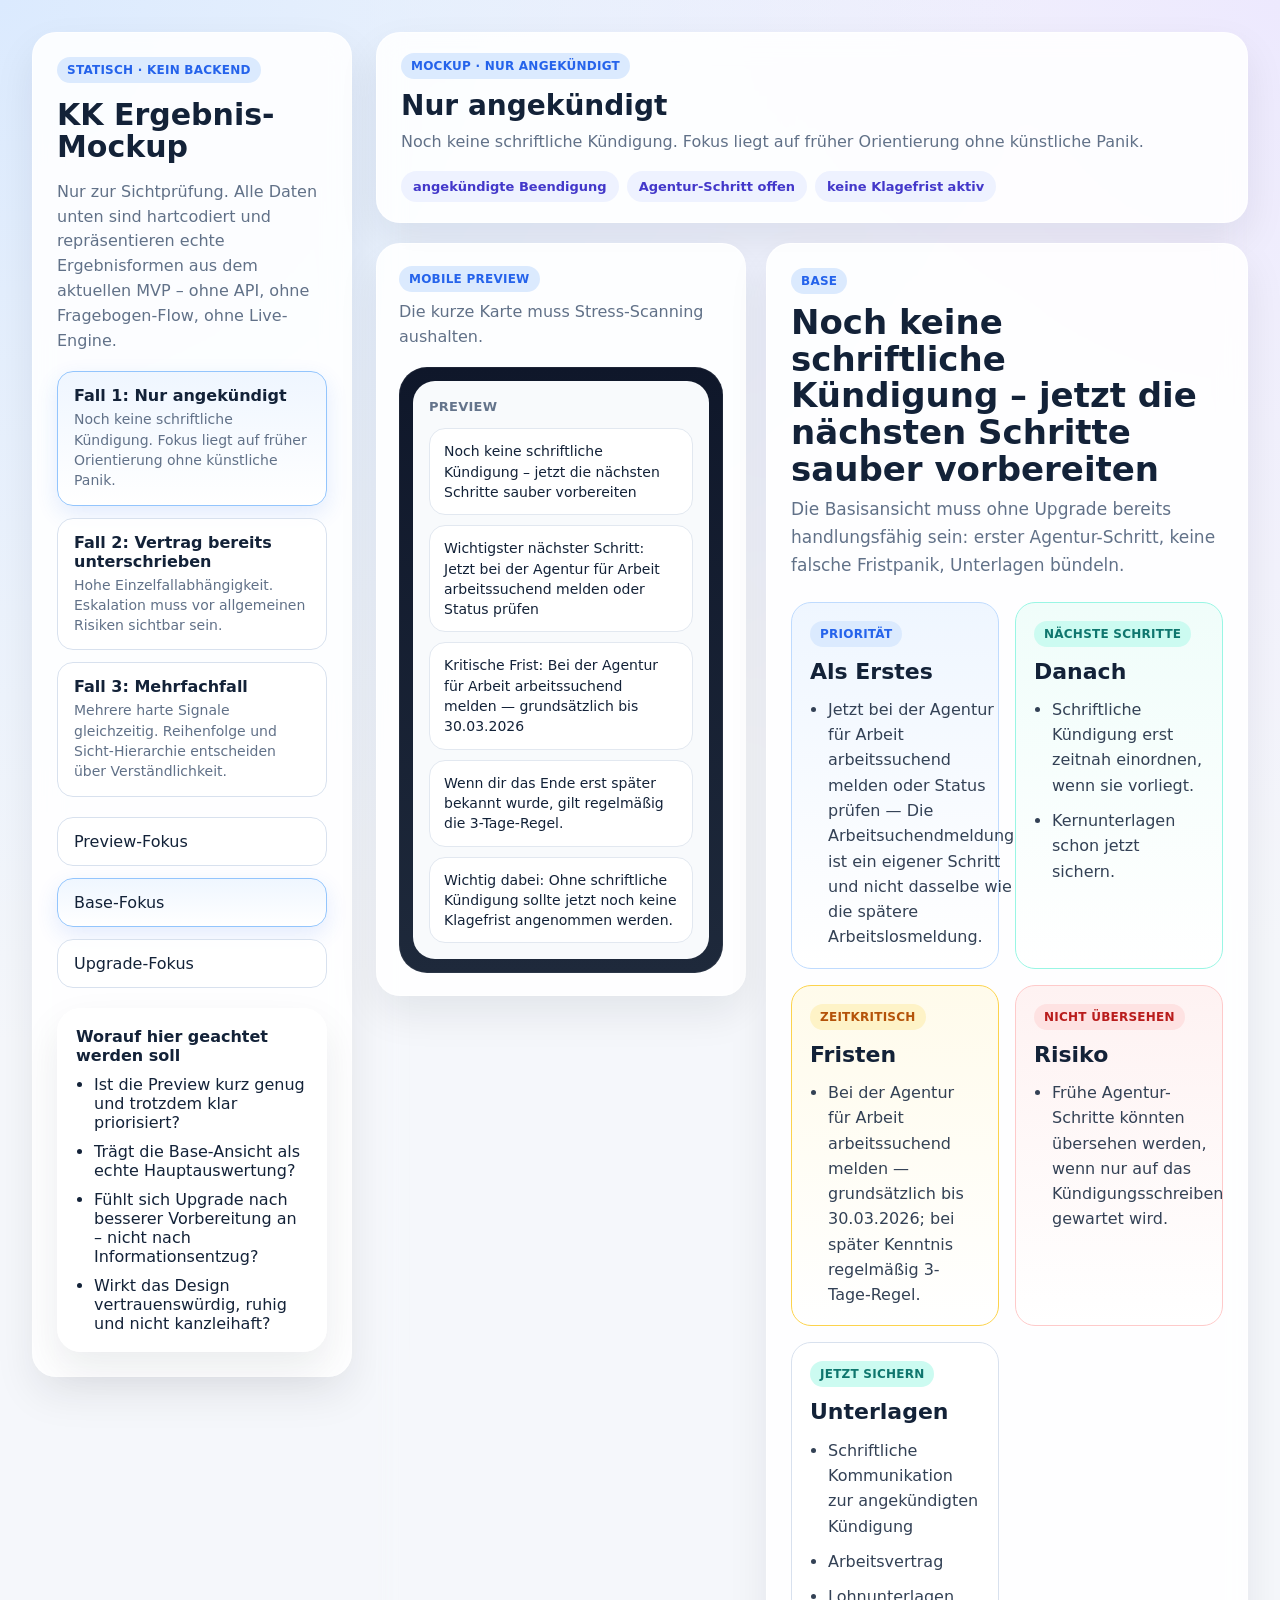
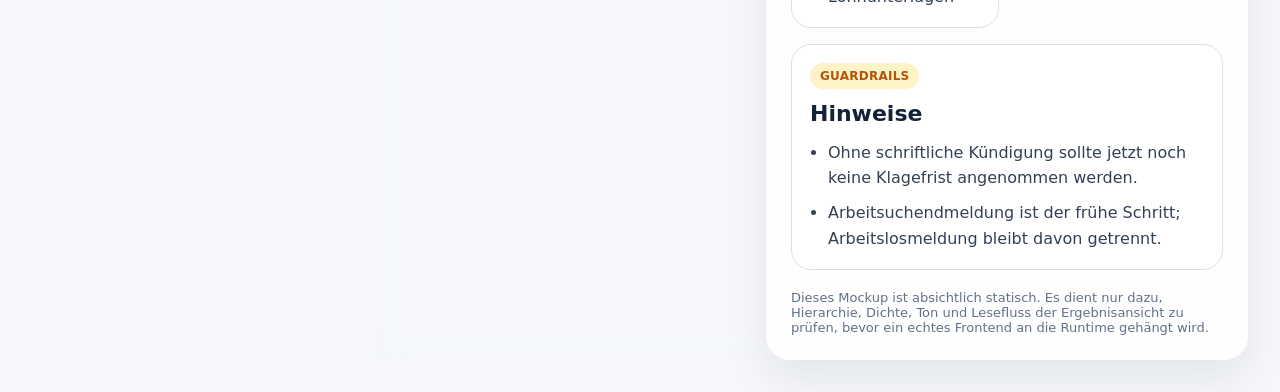
==== projects/kuendigungs-kompass-mvp/mockup/static-result-mockup.html @ e910447c "Finish KK agency-label slice and add static mockup" ====
<!doctype html>
<html lang="de">
<head>
  <meta charset="utf-8">
  <meta name="viewport" content="width=device-width, initial-scale=1">
  <title>Kündigungs-Kompass – statisches Ergebnis-Mockup</title>
  <style>
    :root {
      --bg: #f5f7fb;
      --panel: rgba(255,255,255,0.88);
      --panel-strong: #ffffff;
      --text: #132238;
      --muted: #617188;
      --line: #d8e1ee;
      --blue: #2563eb;
      --blue-soft: #dbeafe;
      --amber: #b45309;
      --amber-soft: #fef3c7;
      --red: #b91c1c;
      --red-soft: #fee2e2;
      --green: #0f766e;
      --green-soft: #ccfbf1;
      --shadow: 0 18px 40px rgba(15, 23, 42, 0.08);
      --radius: 20px;
    }

    * { box-sizing: border-box; }
    body {
      margin: 0;
      font-family: Inter, ui-sans-serif, system-ui, -apple-system, BlinkMacSystemFont, "Segoe UI", sans-serif;
      background:
        radial-gradient(circle at top left, #dbeafe 0, rgba(219,234,254,0.55) 18%, transparent 44%),
        radial-gradient(circle at top right, #ede9fe 0, rgba(237,233,254,0.55) 16%, transparent 40%),
        var(--bg);
      color: var(--text);
    }

    .app {
      max-width: 1440px;
      margin: 0 auto;
      padding: 32px;
      display: grid;
      grid-template-columns: 320px minmax(0, 1fr);
      gap: 24px;
    }

    .sidebar,
    .stage,
    .panel,
    .preview-card,
    .result-card,
    .section-card {
      backdrop-filter: blur(14px);
      -webkit-backdrop-filter: blur(14px);
    }

    .sidebar {
      background: var(--panel);
      border: 1px solid rgba(255,255,255,0.65);
      border-radius: 24px;
      padding: 24px;
      box-shadow: var(--shadow);
      position: sticky;
      top: 20px;
      align-self: start;
    }

    .eyebrow {
      display: inline-flex;
      align-items: center;
      gap: 8px;
      padding: 6px 10px;
      border-radius: 999px;
      background: var(--blue-soft);
      color: var(--blue);
      font-size: 12px;
      font-weight: 700;
      letter-spacing: .02em;
      text-transform: uppercase;
    }

    h1 {
      margin: 16px 0 10px;
      font-size: 30px;
      line-height: 1.08;
    }

    .sidebar p,
    .muted {
      color: var(--muted);
      line-height: 1.55;
    }

    .stack {
      display: grid;
      gap: 12px;
      margin-top: 18px;
    }

    .case-button,
    .tier-button {
      width: 100%;
      border: 1px solid var(--line);
      background: rgba(255,255,255,0.75);
      color: var(--text);
      text-align: left;
      border-radius: 16px;
      padding: 14px 16px;
      cursor: pointer;
      transition: 160ms ease;
      font: inherit;
    }

    .case-button:hover,
    .tier-button:hover { transform: translateY(-1px); border-color: #bfd0eb; }

    .case-button.active,
    .tier-button.active {
      background: linear-gradient(180deg, #eff6ff 0%, #ffffff 100%);
      border-color: #93c5fd;
      box-shadow: 0 8px 22px rgba(37, 99, 235, 0.12);
    }

    .case-title {
      font-weight: 700;
      margin-bottom: 4px;
    }

    .case-meta {
      color: var(--muted);
      font-size: 14px;
      line-height: 1.45;
    }

    .stage {
      display: grid;
      gap: 20px;
    }

    .topbar {
      background: var(--panel);
      border: 1px solid rgba(255,255,255,0.65);
      border-radius: 24px;
      padding: 20px 24px;
      box-shadow: var(--shadow);
      display: flex;
      flex-wrap: wrap;
      justify-content: space-between;
      gap: 16px;
      align-items: center;
    }

    .chips {
      display: flex;
      flex-wrap: wrap;
      gap: 8px;
    }

    .chip {
      padding: 8px 12px;
      border-radius: 999px;
      background: #eef2ff;
      color: #4338ca;
      font-size: 13px;
      font-weight: 600;
    }

    .layout {
      display: grid;
      grid-template-columns: 370px minmax(0, 1fr);
      gap: 20px;
      align-items: start;
    }

    .preview-card,
    .result-card,
    .panel {
      background: var(--panel);
      border: 1px solid rgba(255,255,255,0.65);
      border-radius: 24px;
      box-shadow: var(--shadow);
    }

    .preview-card {
      padding: 22px;
      position: sticky;
      top: 20px;
    }

    .preview-head {
      display: flex;
      align-items: center;
      justify-content: space-between;
      margin-bottom: 18px;
    }

    .preview-phone {
      width: 100%;
      border-radius: 28px;
      background: linear-gradient(180deg, #0f172a, #1e293b);
      padding: 14px;
      box-shadow: inset 0 0 0 1px rgba(255,255,255,0.06);
    }

    .phone-inner {
      background: #f8fafc;
      border-radius: 22px;
      padding: 18px 16px 16px;
      min-height: 520px;
    }

    .preview-lines {
      display: grid;
      gap: 10px;
      margin-top: 14px;
    }

    .preview-line {
      background: #fff;
      border: 1px solid #e2e8f0;
      border-radius: 16px;
      padding: 12px 14px;
      line-height: 1.45;
      font-size: 14px;
      white-space: pre-wrap;
    }

    .result-card { padding: 24px; }

    .result-hero h2 {
      margin: 10px 0 8px;
      font-size: 34px;
      line-height: 1.08;
    }

    .result-lead {
      color: var(--muted);
      font-size: 17px;
      line-height: 1.65;
      max-width: 72ch;
    }

    .section-grid {
      display: grid;
      grid-template-columns: repeat(2, minmax(0, 1fr));
      gap: 16px;
      margin-top: 22px;
    }

    .section-card {
      background: var(--panel-strong);
      border: 1px solid var(--line);
      border-radius: var(--radius);
      padding: 18px;
    }

    .section-card.full { grid-column: 1 / -1; }
    .section-card.highlight-blue { background: linear-gradient(180deg, #eff6ff, #ffffff); border-color: #bfdbfe; }
    .section-card.highlight-amber { background: linear-gradient(180deg, #fffbeb, #ffffff); border-color: #fcd34d; }
    .section-card.highlight-red { background: linear-gradient(180deg, #fef2f2, #ffffff); border-color: #fecaca; }
    .section-card.highlight-green { background: linear-gradient(180deg, #f0fdfa, #ffffff); border-color: #99f6e4; }

    .section-kicker {
      display: inline-flex;
      align-items: center;
      gap: 8px;
      padding: 6px 10px;
      border-radius: 999px;
      font-size: 12px;
      font-weight: 700;
      text-transform: uppercase;
      letter-spacing: .02em;
      margin-bottom: 12px;
    }

    .blue { background: var(--blue-soft); color: var(--blue); }
    .amber { background: var(--amber-soft); color: var(--amber); }
    .red { background: var(--red-soft); color: var(--red); }
    .green { background: var(--green-soft); color: var(--green); }

    .section-card h3 {
      margin: 0 0 8px;
      font-size: 22px;
      line-height: 1.2;
    }

    .section-card p,
    .section-card li {
      color: #334155;
      line-height: 1.58;
    }

    ul.clean {
      margin: 12px 0 0;
      padding-left: 18px;
      display: grid;
      gap: 10px;
    }

    .split {
      display: grid;
      gap: 14px;
    }

    .rail {
      border-left: 3px solid #dbeafe;
      padding-left: 14px;
      margin-top: 10px;
    }

    .footnote {
      margin-top: 20px;
      color: var(--muted);
      font-size: 13px;
    }

    @media (max-width: 1120px) {
      .app { grid-template-columns: 1fr; }
      .sidebar { position: static; }
      .layout { grid-template-columns: 1fr; }
      .preview-card { position: static; }
    }

    @media (max-width: 760px) {
      .app { padding: 18px; }
      .topbar, .sidebar, .preview-card, .result-card { border-radius: 20px; }
      .section-grid { grid-template-columns: 1fr; }
      .result-hero h2 { font-size: 28px; }
    }
  </style>
</head>
<body>
  <div class="app">
    <aside class="sidebar">
      <span class="eyebrow">Statisch · kein Backend</span>
      <h1>KK Ergebnis-Mockup</h1>
      <p>Nur zur Sichtprüfung. Alle Daten unten sind hartcodiert und repräsentieren echte Ergebnisformen aus dem aktuellen MVP – ohne API, ohne Fragebogen-Flow, ohne Live-Engine.</p>

      <div class="stack" id="caseButtons"></div>

      <div class="stack" id="tierButtons" style="margin-top:20px"></div>

      <div class="panel" style="padding:18px; margin-top:20px; background:rgba(255,255,255,0.72)">
        <div class="case-title">Worauf hier geachtet werden soll</div>
        <ul class="clean" style="margin-top:10px">
          <li>Ist die Preview kurz genug und trotzdem klar priorisiert?</li>
          <li>Trägt die Base-Ansicht als echte Hauptauswertung?</li>
          <li>Fühlt sich Upgrade nach besserer Vorbereitung an – nicht nach Informationsentzug?</li>
          <li>Wirkt das Design vertrauenswürdig, ruhig und nicht kanzleihaft?</li>
        </ul>
      </div>
    </aside>

    <main class="stage">
      <section class="topbar">
        <div>
          <div class="eyebrow" id="modeBadge">Fall 1</div>
          <div style="margin-top:10px; font-size:28px; font-weight:800" id="stageTitle">–</div>
          <div class="muted" style="margin-top:8px" id="stageSubtitle">–</div>
        </div>
        <div class="chips" id="stageChips"></div>
      </section>

      <section class="layout">
        <article class="preview-card">
          <div class="preview-head">
            <div>
              <div class="eyebrow">Mobile Preview</div>
              <div class="muted" style="margin-top:8px">Die kurze Karte muss Stress-Scanning aushalten.</div>
            </div>
          </div>
          <div class="preview-phone">
            <div class="phone-inner">
              <div style="font-size:13px; color:#64748b; font-weight:700; letter-spacing:.02em; text-transform:uppercase">Preview</div>
              <div class="preview-lines" id="previewLines"></div>
            </div>
          </div>
        </article>

        <article class="result-card">
          <div class="result-hero">
            <div class="eyebrow" id="tierEyebrow">Base</div>
            <h2 id="resultHeadline">–</h2>
            <div class="result-lead" id="resultLead">–</div>
          </div>
          <div class="section-grid" id="sectionGrid"></div>
          <div class="footnote">Dieses Mockup ist absichtlich statisch. Es dient nur dazu, Hierarchie, Dichte, Ton und Lesefluss der Ergebnisansicht zu prüfen, bevor ein echtes Frontend an die Runtime gehängt wird.</div>
        </article>
      </section>
    </main>
  </div>

  <script>
    const DATA = {
      announced: {
        id: 'announced',
        title: 'Nur angekündigt',
        subtitle: 'Noch keine schriftliche Kündigung. Fokus liegt auf früher Orientierung ohne künstliche Panik.',
        chips: ['angekündigte Beendigung', 'Agentur-Schritt offen', 'keine Klagefrist aktiv'],
        preview: [
          'Noch keine schriftliche Kündigung – jetzt die nächsten Schritte sauber vorbereiten',
          'Wichtigster nächster Schritt: Jetzt bei der Agentur für Arbeit arbeitssuchend melden oder Status prüfen',
          'Kritische Frist: Bei der Agentur für Arbeit arbeitssuchend melden — grundsätzlich bis 30.03.2026',
          'Wenn dir das Ende erst später bekannt wurde, gilt regelmäßig die 3-Tage-Regel.',
          'Wichtig dabei: Ohne schriftliche Kündigung sollte jetzt noch keine Klagefrist angenommen werden.'
        ],
        tiers: {
          preview: {
            eyebrow: 'Preview',
            headline: 'Noch keine schriftliche Kündigung – jetzt die nächsten Schritte sauber vorbereiten',
            lead: 'Die Kompaktansicht soll sofort entlasten und gleichzeitig den einzigen frühen Pflichtpunkt klar benennen.',
            sections: [
              {
                title: 'Mobile-Karte',
                kicker: 'kurz & führend',
                tone: 'blue',
                highlight: 'highlight-blue',
                full: true,
                list: [
                  'Entlastung zuerst: noch keine schriftliche Kündigung.',
                  'Dann klare Aktion: arbeitssuchend melden oder Status prüfen.',
                  'Klagefrist bleibt bewusst draußen, solange nichts Schriftliches vorliegt.'
                ]
              }
            ]
          },
          base: {
            eyebrow: 'Base',
            headline: 'Noch keine schriftliche Kündigung – jetzt die nächsten Schritte sauber vorbereiten',
            lead: 'Die Basisansicht muss ohne Upgrade bereits handlungsfähig sein: erster Agentur-Schritt, keine falsche Fristpanik, Unterlagen bündeln.',
            sections: [
              {
                title: 'Als Erstes',
                kicker: 'Priorität',
                tone: 'blue',
                highlight: 'highlight-blue',
                list: ['Jetzt bei der Agentur für Arbeit arbeitssuchend melden oder Status prüfen — Die Arbeitsuchendmeldung ist ein eigener Schritt und nicht dasselbe wie die spätere Arbeitslosmeldung.']
              },
              {
                title: 'Danach',
                kicker: 'Nächste Schritte',
                tone: 'green',
                highlight: 'highlight-green',
                list: [
                  'Schriftliche Kündigung erst zeitnah einordnen, wenn sie vorliegt.',
                  'Kernunterlagen schon jetzt sichern.'
                ]
              },
              {
                title: 'Fristen',
                kicker: 'Zeitkritisch',
                tone: 'amber',
                highlight: 'highlight-amber',
                list: ['Bei der Agentur für Arbeit arbeitssuchend melden — grundsätzlich bis 30.03.2026; bei später Kenntnis regelmäßig 3-Tage-Regel.']
              },
              {
                title: 'Risiko',
                kicker: 'Nicht übersehen',
                tone: 'red',
                highlight: 'highlight-red',
                list: ['Frühe Agentur-Schritte könnten übersehen werden, wenn nur auf das Kündigungsschreiben gewartet wird.']
              },
              {
                title: 'Unterlagen',
                kicker: 'Jetzt sichern',
                tone: 'green',
                list: ['Schriftliche Kommunikation zur angekündigten Kündigung', 'Arbeitsvertrag', 'Lohnunterlagen']
              },
              {
                title: 'Hinweise',
                kicker: 'Guardrails',
                tone: 'amber',
                full: true,
                list: [
                  'Ohne schriftliche Kündigung sollte jetzt noch keine Klagefrist angenommen werden.',
                  'Arbeitsuchendmeldung ist der frühe Schritt; Arbeitslosmeldung bleibt davon getrennt.'
                ]
              }
            ]
          },
          upgrade: {
            eyebrow: 'Upgrade',
            headline: 'Noch keine schriftliche Kündigung – jetzt die nächsten Schritte sauber vorbereiten',
            lead: 'Upgrade soll hier nicht mehr Drohung bringen, sondern bessere Vorbereitung: mehr Struktur, klarere Fragen, ruhigere Einordnung.',
            sections: [
              {
                title: 'Warum dieser Fokus',
                kicker: 'Einordnung',
                tone: 'blue',
                highlight: 'highlight-blue',
                full: true,
                copy: 'Wenn noch nicht alles schriftlich vorliegt, bringt eine saubere Vorbereitung meist mehr als vorschneller Aktionismus. Der frühe Agentur-Schritt bleibt trotzdem nicht optional.'
              },
              {
                title: 'Für das nächste Gespräch',
                kicker: 'Beratung',
                tone: 'green',
                list: [
                  'Welche Unterlagen sollte ich vor einer schriftlichen Kündigung schon bereithalten?',
                  'Ab wann wird aus der Ankündigung eine fristkritische Lage?',
                  'Welche Agentur-Schritte sind sofort und welche erst später relevant?'
                ]
              },
              {
                title: 'Unterlagen',
                kicker: 'Vollständigkeit',
                tone: 'green',
                list: ['Arbeitsvertrag', 'letzte Lohnunterlagen', 'Schriftverkehr zur angekündigten Beendigung']
              },
              {
                title: 'Hinweise',
                kicker: 'Sauber trennen',
                tone: 'amber',
                highlight: 'highlight-amber',
                list: [
                  'Noch keine künstliche Klagefrist erzeugen.',
                  'Arbeitsuchend und arbeitslos weiterhin sprachlich und fachlich trennen.'
                ]
              }
            ]
          }
        }
      },
      signed: {
        id: 'signed',
        title: 'Vertrag bereits unterschrieben',
        subtitle: 'Hohe Einzelfallabhängigkeit. Eskalation muss vor allgemeinen Risiken sichtbar sein.',
        chips: ['Vertrag unterschrieben', 'Eskalation nötig', 'Einzelfallprüfung'],
        preview: [
          'Jetzt geht es um Folgen, Fristen und saubere Einordnung',
          'Wichtigster nächster Schritt: Unterzeichneten Vertrag sofort individuell prüfen lassen',
          'Besonders wichtig: Bereits unterschriebener Beendigungsvertrag',
          'Sinnvoll jetzt: Qualifizierte individuelle Prüfung mit Anwalt, Gewerkschaft oder passender Beratungsstelle',
          'Wichtig dabei: Konkrete Rechtsfolgen eines bereits unterschriebenen Vertrags hängen stark vom Einzelfall ab.'
        ],
        tiers: {
          preview: {
            eyebrow: 'Preview',
            headline: 'Jetzt geht es um Folgen, Fristen und saubere Einordnung',
            lead: 'Hier muss die Preview nicht trösten, sondern sofort sagen: Standardmodus vorbei, Einzelfallprüfung jetzt.',
            sections: [
              {
                title: 'Signalwirkung',
                kicker: 'Eskalation',
                tone: 'red',
                highlight: 'highlight-red',
                full: true,
                list: [
                  'Der Red-Flag-Block steht sichtbar vor allem weicheren Warntexten.',
                  'Der nächste sinnvolle Schritt nennt direkt den Eskalationskanal.'
                ]
              }
            ]
          },
          base: {
            eyebrow: 'Base',
            headline: 'Jetzt geht es um Folgen, Fristen und saubere Einordnung',
            lead: 'In der Basis muss sofort klar sein, dass hier Beratungsvorbereitung und Einzelfallprüfung wichtiger sind als allgemeine Standardhinweise.',
            sections: [
              {
                title: 'Als Erstes',
                kicker: 'Priorität',
                tone: 'blue',
                highlight: 'highlight-blue',
                list: ['Unterzeichneten Vertrag sofort individuell prüfen lassen — jetzt geht es vor allem darum, Folgen und verbleibende Optionen belastbar einzuordnen.']
              },
              {
                title: 'Besonders wichtig',
                kicker: 'Vorrang vor Risiken',
                tone: 'red',
                highlight: 'highlight-red',
                list: ['Bereits unterschriebener Beendigungsvertrag — Nächster sinnvoller Schritt: qualifizierte individuelle Prüfung mit Anwalt, Gewerkschaft oder passender Beratungsstelle.']
              },
              {
                title: 'Risiken',
                kicker: 'Danach lesen',
                tone: 'amber',
                highlight: 'highlight-amber',
                list: ['Folgen für Arbeitslosengeld, Fristen und Verhandlungsspielraum hängen stark vom konkreten Vertragsinhalt ab.']
              },
              {
                title: 'Unterlagen',
                kicker: 'Mitnehmen',
                tone: 'green',
                list: ['unterzeichneter Vertrag', 'Freistellungs- oder Zusatzvereinbarungen', 'Schriftverkehr zur Beendigung']
              }
            ]
          },
          upgrade: {
            eyebrow: 'Upgrade',
            headline: 'Jetzt geht es um Folgen, Fristen und saubere Einordnung',
            lead: 'Upgrade liefert hier vor allem bessere Gesprächsvorbereitung: Was genau prüfen, womit hingehen, welche Punkte gezielt nachfassen.',
            sections: [
              {
                title: 'Warum dieser Fokus',
                kicker: 'Einordnung',
                tone: 'blue',
                highlight: 'highlight-blue',
                full: true,
                copy: 'Nach einer Unterschrift wird aus einer allgemeinen Orientierung ein Einzelfall. Der Mehrwert liegt jetzt in präziser Prüfung statt in mehr allgemeinem Text.'
              },
              {
                title: 'Fragen für Beratung',
                kicker: 'Mitnehmen',
                tone: 'green',
                list: [
                  'Welche Folgen löst genau dieser Vertrag für Arbeitslosengeld oder Sperrzeit aus?',
                  'Gibt es noch Ansatzpunkte für Korrektur, Anfechtung oder flankierende Schritte?',
                  'Welche Fristen laufen trotz Unterschrift noch weiter?'
                ]
              },
              {
                title: 'Besonders wichtig',
                kicker: 'früh sichtbar',
                tone: 'red',
                highlight: 'highlight-red',
                list: ['Individuelle Prüfung hat Vorrang vor pauschaler Bewertung.']
              }
            ]
          }
        }
      },
      mixed: {
        id: 'mixed',
        title: 'Mehrfachfall',
        subtitle: 'Mehrere harte Signale gleichzeitig. Reihenfolge und Sicht-Hierarchie entscheiden über Verständlichkeit.',
        chips: ['Klagefrist', 'Sonderfall', 'Vertragsthema', 'Mehrfachrisiko'],
        preview: [
          'Bei dir greifen gerade mehrere wichtige Themen gleichzeitig ineinander',
          'Wichtigster nächster Schritt: 3-Wochen-Frist für Kündigungsschutzklage sofort prüfen',
          'Besonders wichtig: Überlagerter Mehrfachfall mit möglichem Sonderfall',
          'Sinnvoll jetzt: Qualifizierte individuelle Prüfung mit Anwalt, Gewerkschaft oder passender Beratungsstelle',
          'Kritische Frist: Kündigungsschutzklage — bis 13.04.2026',
          'Reihenfolge jetzt: zuerst die Frist sichern, danach den heiklen Sonderfall sauber prüfen lassen.',
          'Wichtig dabei: Hier ist eine klare Reihenfolge wichtig, aber keine vorschnelle Scheinsicherheit.'
        ],
        tiers: {
          preview: {
            eyebrow: 'Preview',
            headline: 'Bei dir greifen gerade mehrere wichtige Themen gleichzeitig ineinander',
            lead: 'Dieser Fall zeigt am besten, ob das Produkt unter Stress trägt: nur wenige Zeilen, aber keine widersprüchlichen Top-Signale.',
            sections: [
              {
                title: 'Was die Preview leisten muss',
                kicker: 'Härtefall',
                tone: 'red',
                highlight: 'highlight-red',
                full: true,
                list: [
                  'Top-Action und kritische Frist müssen dieselbe Priorität zeigen.',
                  'Red-Flag darf nicht von der Frist verschluckt werden.',
                  'Die Reihenfolge-Brücke nimmt den Nutzer an die Hand, ohne lang zu werden.'
                ]
              }
            ]
          },
          base: {
            eyebrow: 'Base',
            headline: 'Bei dir greifen gerade mehrere wichtige Themen gleichzeitig ineinander',
            lead: 'Die Basisschicht soll nicht alles gleichzeitig auskippen, sondern die Reihenfolge festziehen: erst Frist, dann Vertragsruhe, dann Sonderfall sauber eskalieren.',
            sections: [
              {
                title: 'Als Erstes',
                kicker: 'Kritisch',
                tone: 'red',
                highlight: 'highlight-red',
                list: ['3-Wochen-Frist für Kündigungsschutzklage sofort prüfen — diese Frist läuft kurz und darf im Mehrfachfall nicht untergehen.']
              },
              {
                title: 'Danach',
                kicker: 'Reihenfolge',
                tone: 'blue',
                highlight: 'highlight-blue',
                list: [
                  'Vor der Unterschrift kurz innehalten.',
                  'Besonderheiten individuell prüfen lassen.'
                ]
              },
              {
                title: 'Fristen',
                kicker: 'bis 13.04.2026',
                tone: 'amber',
                highlight: 'highlight-amber',
                list: ['Kündigungsschutzklage prüfen — ausgehend vom Zugangsdatum bis 13.04.2026.']
              },
              {
                title: 'Besonders wichtig',
                kicker: 'früh sichtbar',
                tone: 'red',
                highlight: 'highlight-red',
                list: ['Überlagerter Mehrfachfall mit möglichem Sonderfall — qualifizierte individuelle Prüfung mit Anwalt, Gewerkschaft oder passender Beratungsstelle.']
              },
              {
                title: 'Risiken',
                kicker: 'nicht zuerst',
                tone: 'amber',
                list: ['Mehrere richtige Themen gleichzeitig können sonst die eigentliche Priorität verdecken.']
              },
              {
                title: 'Hinweise',
                kicker: 'Guardrails',
                tone: 'green',
                full: true,
                list: ['Keine Scheinsicherheit erzeugen: Frist sichern, aber Sonderfall nicht weichzeichnen.']
              }
            ]
          },
          upgrade: {
            eyebrow: 'Upgrade',
            headline: 'Bei dir greifen gerade mehrere wichtige Themen gleichzeitig ineinander',
            lead: 'Upgrade hilft hier vor allem bei Struktur und Beratungsvorbereitung: nicht mehr Warnung, sondern bessere Sortierung eines komplizierten Falls.',
            sections: [
              {
                title: 'Warum dieser Fokus',
                kicker: 'Einordnung',
                tone: 'blue',
                highlight: 'highlight-blue',
                full: true,
                copy: 'Wenn Klagefrist, Vertragsthema und Sonderfall gleichzeitig auflaufen, ist Reihenfolge wichtiger als Vollständigkeitsgefühl. Der Output muss zuerst stabilisieren, dann vertiefen.'
              },
              {
                title: 'Fragen für Beratung',
                kicker: 'gezielt',
                tone: 'green',
                list: [
                  'Welcher Punkt darf rechtlich auf keinen Fall zuerst untergehen?',
                  'Was sollte ich bis zur Frist gesichert haben und was kann danach folgen?',
                  'Welche Sonderfall-Hinweise ändern die Standardbewertung?'
                ]
              },
              {
                title: 'Besonders wichtig',
                kicker: 'Eskalation',
                tone: 'red',
                highlight: 'highlight-red',
                list: ['Sonderfallprüfung bleibt sichtbar vor allgemeinen Risiken.']
              },
              {
                title: 'Hinweise',
                kicker: 'Tonalität',
                tone: 'amber',
                list: ['Der Text soll führen, nicht hektisch werden. Mehr Klarheit statt mehr Lautstärke.']
              }
            ]
          }
        }
      }
    };

    const CASE_ORDER = ['announced', 'signed', 'mixed'];
    const TIER_ORDER = ['preview', 'base', 'upgrade'];
    let activeCase = 'announced';
    let activeTier = 'base';

    const caseButtons = document.getElementById('caseButtons');
    const tierButtons = document.getElementById('tierButtons');
    const previewLines = document.getElementById('previewLines');
    const sectionGrid = document.getElementById('sectionGrid');
    const stageTitle = document.getElementById('stageTitle');
    const stageSubtitle = document.getElementById('stageSubtitle');
    const stageChips = document.getElementById('stageChips');
    const tierEyebrow = document.getElementById('tierEyebrow');
    const resultHeadline = document.getElementById('resultHeadline');
    const resultLead = document.getElementById('resultLead');
    const modeBadge = document.getElementById('modeBadge');

    function renderButtons() {
      caseButtons.innerHTML = '';
      CASE_ORDER.forEach((id, index) => {
        const item = DATA[id];
        const button = document.createElement('button');
        button.className = `case-button${id === activeCase ? ' active' : ''}`;
        button.innerHTML = `<div class="case-title">Fall ${index + 1}: ${item.title}</div><div class="case-meta">${item.subtitle}</div>`;
        button.onclick = () => { activeCase = id; render(); };
        caseButtons.appendChild(button);
      });

      tierButtons.innerHTML = '';
      TIER_ORDER.forEach((tier) => {
        const button = document.createElement('button');
        button.className = `tier-button${tier === activeTier ? ' active' : ''}`;
        button.textContent = tier === 'preview' ? 'Preview-Fokus' : tier === 'base' ? 'Base-Fokus' : 'Upgrade-Fokus';
        button.onclick = () => { activeTier = tier; render(); };
        tierButtons.appendChild(button);
      });
    }

    function renderSection(section) {
      const card = document.createElement('section');
      card.className = `section-card${section.full ? ' full' : ''}${section.highlight ? ' ' + section.highlight : ''}`;

      const kickerTone = section.tone || 'blue';
      card.innerHTML = `
        <div class="section-kicker ${kickerTone}">${section.kicker}</div>
        <h3>${section.title}</h3>
      `;

      if (section.copy) {
        const p = document.createElement('p');
        p.textContent = section.copy;
        card.appendChild(p);
      }

      if (section.list) {
        const ul = document.createElement('ul');
        ul.className = 'clean';
        section.list.forEach((entry) => {
          const li = document.createElement('li');
          li.textContent = entry;
          ul.appendChild(li);
        });
        card.appendChild(ul);
      }

      return card;
    }

    function render() {
      renderButtons();
      const item = DATA[activeCase];
      const tier = item.tiers[activeTier];

      modeBadge.textContent = `Mockup · ${item.title}`;
      stageTitle.textContent = item.title;
      stageSubtitle.textContent = item.subtitle;
      stageChips.innerHTML = '';
      item.chips.forEach((chip) => {
        const node = document.createElement('span');
        node.className = 'chip';
        node.textContent = chip;
        stageChips.appendChild(node);
      });

      previewLines.innerHTML = '';
      item.preview.forEach((line) => {
        const div = document.createElement('div');
        div.className = 'preview-line';
        div.textContent = line;
        previewLines.appendChild(div);
      });

      tierEyebrow.textContent = tier.eyebrow;
      resultHeadline.textContent = tier.headline;
      resultLead.textContent = tier.lead;

      sectionGrid.innerHTML = '';
      tier.sections.forEach((section) => sectionGrid.appendChild(renderSection(section)));
    }

    render();
  </script>
</body>
</html>
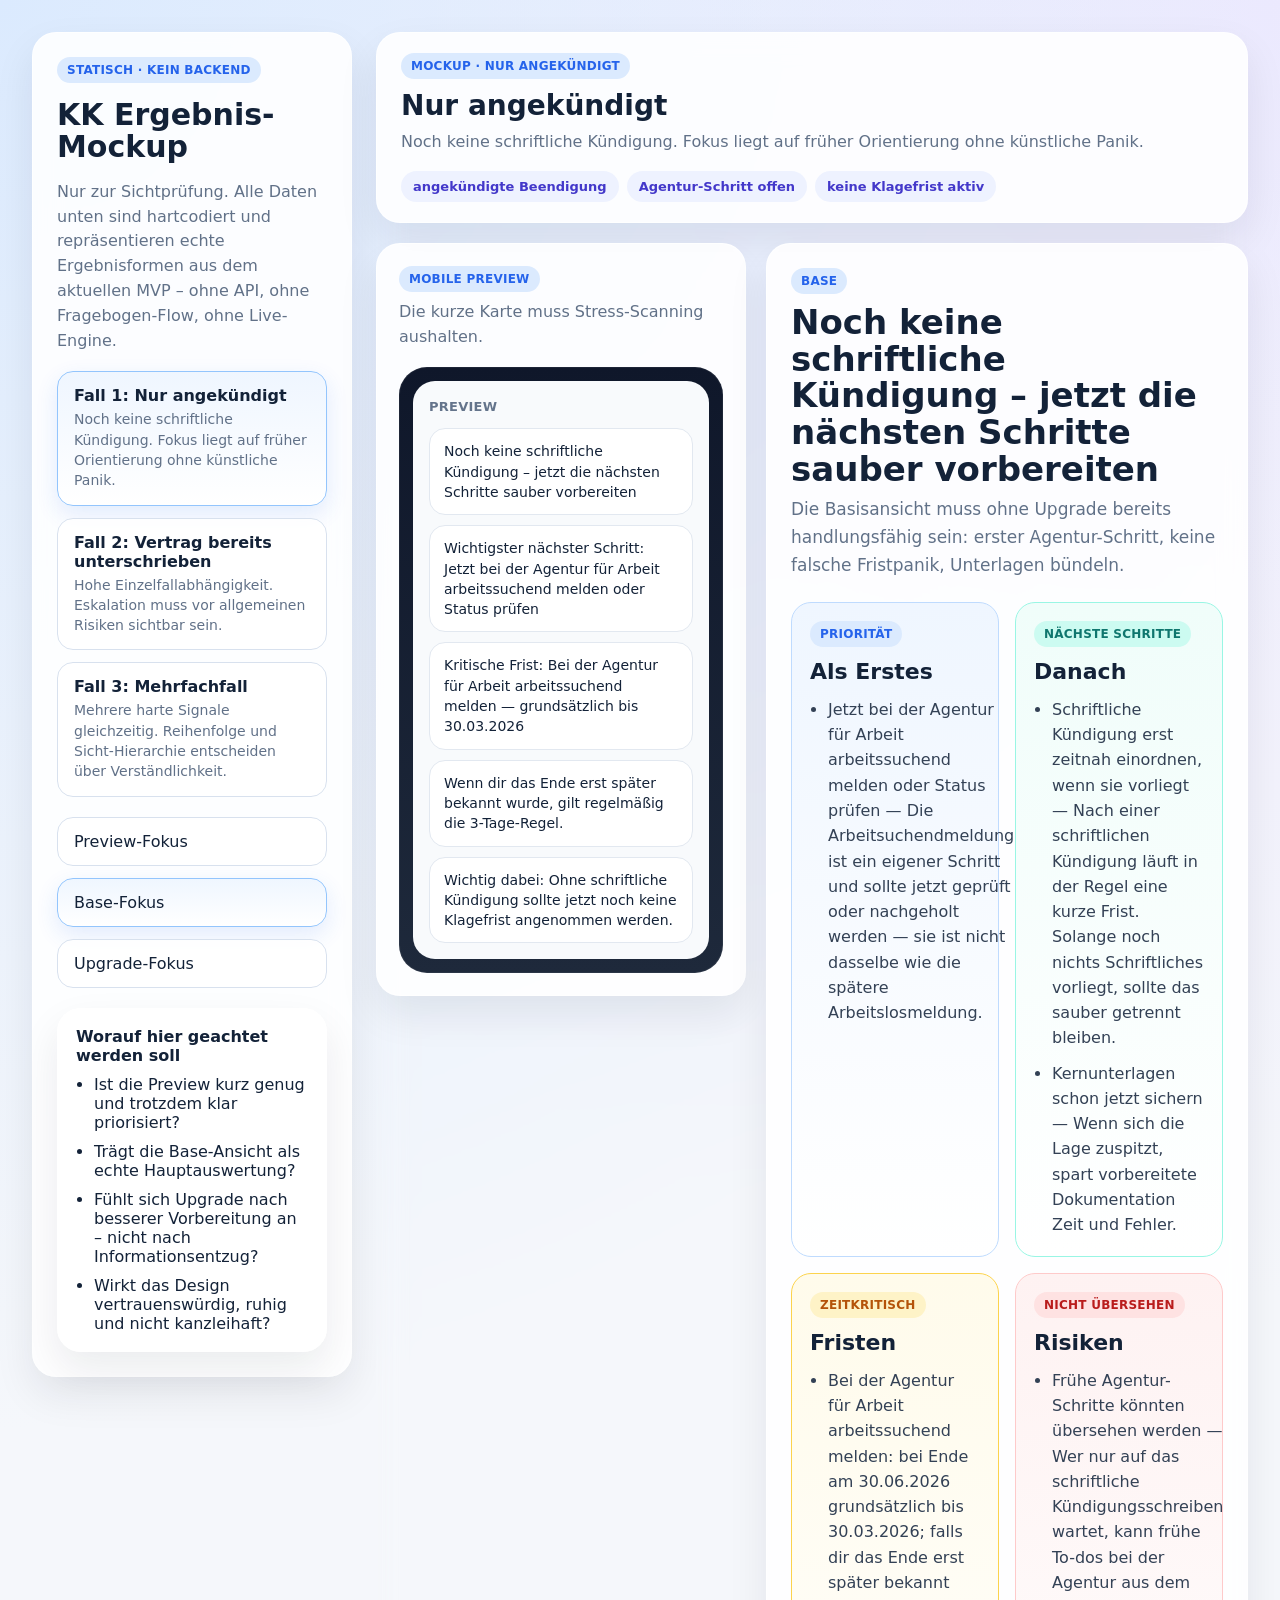
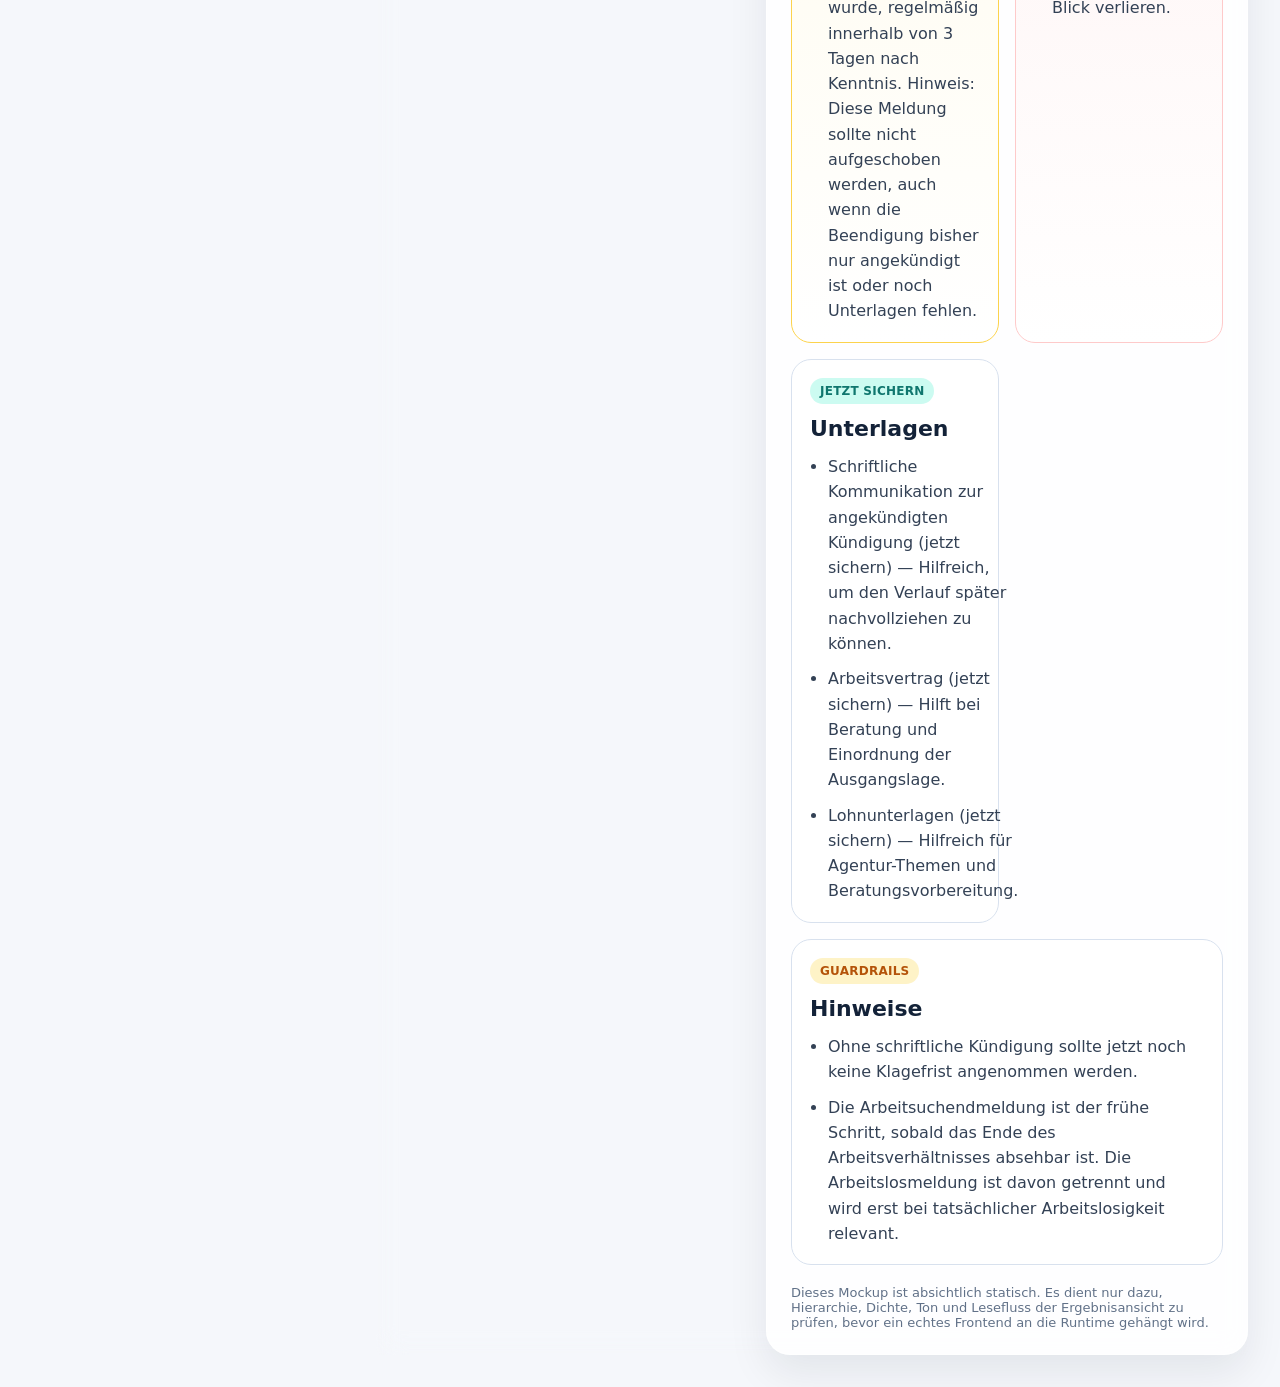
==== commit 55df8f9a: "Harden KK telemetry and mockup snapshot sync" ====
--- a/projects/kuendigungs-kompass-mvp/mockup/static-result-mockup.html
+++ b/projects/kuendigungs-kompass-mvp/mockup/static-result-mockup.html
@@ -434,7 +434,7 @@
                 kicker: 'Priorität',
                 tone: 'blue',
                 highlight: 'highlight-blue',
-                list: ['Jetzt bei der Agentur für Arbeit arbeitssuchend melden oder Status prüfen — Die Arbeitsuchendmeldung ist ein eigener Schritt und nicht dasselbe wie die spätere Arbeitslosmeldung.']
+                list: ['Jetzt bei der Agentur für Arbeit arbeitssuchend melden oder Status prüfen — Die Arbeitsuchendmeldung ist ein eigener Schritt und sollte jetzt geprüft oder nachgeholt werden — sie ist nicht dasselbe wie die spätere Arbeitslosmeldung.']
               },
               {
                 title: 'Danach',
@@ -442,8 +442,8 @@
                 tone: 'green',
                 highlight: 'highlight-green',
                 list: [
-                  'Schriftliche Kündigung erst zeitnah einordnen, wenn sie vorliegt.',
-                  'Kernunterlagen schon jetzt sichern.'
+                  'Schriftliche Kündigung erst zeitnah einordnen, wenn sie vorliegt — Nach einer schriftlichen Kündigung läuft in der Regel eine kurze Frist. Solange noch nichts Schriftliches vorliegt, sollte das sauber getrennt bleiben.',
+                  'Kernunterlagen schon jetzt sichern — Wenn sich die Lage zuspitzt, spart vorbereitete Dokumentation Zeit und Fehler.'
                 ]
               },
               {
@@ -451,20 +451,24 @@
                 kicker: 'Zeitkritisch',
                 tone: 'amber',
                 highlight: 'highlight-amber',
-                list: ['Bei der Agentur für Arbeit arbeitssuchend melden — grundsätzlich bis 30.03.2026; bei später Kenntnis regelmäßig 3-Tage-Regel.']
-              },
-              {
-                title: 'Risiko',
+                list: ['Bei der Agentur für Arbeit arbeitssuchend melden: bei Ende am 30.06.2026 grundsätzlich bis 30.03.2026; falls dir das Ende erst später bekannt wurde, regelmäßig innerhalb von 3 Tagen nach Kenntnis. Hinweis: Diese Meldung sollte nicht aufgeschoben werden, auch wenn die Beendigung bisher nur angekündigt ist oder noch Unterlagen fehlen.']
+              },
+              {
+                title: 'Risiken',
                 kicker: 'Nicht übersehen',
                 tone: 'red',
                 highlight: 'highlight-red',
-                list: ['Frühe Agentur-Schritte könnten übersehen werden, wenn nur auf das Kündigungsschreiben gewartet wird.']
+                list: ['Frühe Agentur-Schritte könnten übersehen werden — Wer nur auf das schriftliche Kündigungsschreiben wartet, kann frühe To-dos bei der Agentur aus dem Blick verlieren.']
               },
               {
                 title: 'Unterlagen',
                 kicker: 'Jetzt sichern',
                 tone: 'green',
-                list: ['Schriftliche Kommunikation zur angekündigten Kündigung', 'Arbeitsvertrag', 'Lohnunterlagen']
+                list: [
+                  'Schriftliche Kommunikation zur angekündigten Kündigung (jetzt sichern) — Hilfreich, um den Verlauf später nachvollziehen zu können.',
+                  'Arbeitsvertrag (jetzt sichern) — Hilft bei Beratung und Einordnung der Ausgangslage.',
+                  'Lohnunterlagen (jetzt sichern) — Hilfreich für Agentur-Themen und Beratungsvorbereitung.'
+                ]
               },
               {
                 title: 'Hinweise',
@@ -473,7 +477,7 @@
                 full: true,
                 list: [
                   'Ohne schriftliche Kündigung sollte jetzt noch keine Klagefrist angenommen werden.',
-                  'Arbeitsuchendmeldung ist der frühe Schritt; Arbeitslosmeldung bleibt davon getrennt.'
+                  'Die Arbeitsuchendmeldung ist der frühe Schritt, sobald das Ende des Arbeitsverhältnisses absehbar ist. Die Arbeitslosmeldung ist davon getrennt und wird erst bei tatsächlicher Arbeitslosigkeit relevant.'
                 ]
               }
             ]
@@ -562,27 +566,55 @@
                 kicker: 'Priorität',
                 tone: 'blue',
                 highlight: 'highlight-blue',
-                list: ['Unterzeichneten Vertrag sofort individuell prüfen lassen — jetzt geht es vor allem darum, Folgen und verbleibende Optionen belastbar einzuordnen.']
+                list: ['Unterzeichneten Vertrag sofort individuell prüfen lassen — Nach der Unterschrift geht es nicht mehr um allgemeines Bremsen, sondern um konkrete Folgen und mögliche nächste Schritte.']
+              },
+              {
+                title: 'Danach',
+                kicker: 'Nächste Schritte',
+                tone: 'green',
+                highlight: 'highlight-green',
+                list: [
+                  'Agentur-Themen und Leistungsfolgen gezielt klären — Mitwirkung an der Beendigung kann Auswirkungen auf Arbeitslosengeld und weitere Abläufe haben.',
+                  'Alle Vertrags- und Freistellungsunterlagen vollständig bündeln — Für jede belastbare Einordnung wird jetzt der genaue Wortlaut und die begleitende Dokumentation wichtig.'
+                ]
               },
               {
                 title: 'Besonders wichtig',
                 kicker: 'Vorrang vor Risiken',
                 tone: 'red',
                 highlight: 'highlight-red',
-                list: ['Bereits unterschriebener Beendigungsvertrag — Nächster sinnvoller Schritt: qualifizierte individuelle Prüfung mit Anwalt, Gewerkschaft oder passender Beratungsstelle.']
+                list: ['Bereits unterschriebener Beendigungsvertrag — Hier sollte nicht mit pauschalen Aussagen gearbeitet werden, weil die konkreten Folgen individuell geprüft werden müssen. Nächster sinnvoller Schritt: Qualifizierte individuelle Prüfung mit Anwalt, Gewerkschaft oder passender Beratungsstelle.']
               },
               {
                 title: 'Risiken',
                 kicker: 'Danach lesen',
                 tone: 'amber',
                 highlight: 'highlight-amber',
-                list: ['Folgen für Arbeitslosengeld, Fristen und Verhandlungsspielraum hängen stark vom konkreten Vertragsinhalt ab.']
+                list: [
+                  'Vertrag bereits unterschrieben — Damit verschiebt sich der Fokus von allgemeiner Warnung auf Folgen, Fristen und individuelle Prüfung.',
+                  'ALG-I-Risiken weiter relevant — Auch nach Unterschrift können Sperrzeit- oder andere Leistungsfragen im Raum stehen.'
+                ]
               },
               {
                 title: 'Unterlagen',
                 kicker: 'Mitnehmen',
                 tone: 'green',
-                list: ['unterzeichneter Vertrag', 'Freistellungs- oder Zusatzvereinbarungen', 'Schriftverkehr zur Beendigung']
+                list: [
+                  'Unterzeichneter Vertrag (schon gesichert) — Der exakte Inhalt ist jetzt zentral für jede weitere Einordnung.',
+                  'Arbeitsvertrag (schon gesichert) — Wichtig für die Ausgangslage und mögliche Rückfragen in der Beratung.',
+                  'Lohnunterlagen (schon gesichert) — Hilfreich für ALG-I-Themen und die Vorbereitung auf Rückfragen.',
+                  'Freistellungs- und Restanspruchsinfos (schon gesichert) — Relevant, weil die praktische Abwicklung jetzt wichtig bleibt.'
+                ]
+              },
+              {
+                title: 'Hinweise',
+                kicker: 'Guardrails',
+                tone: 'amber',
+                full: true,
+                list: [
+                  'Konkrete Rechtsfolgen eines bereits unterschriebenen Vertrags hängen stark vom Einzelfall ab.',
+                  'Ob der Vertrag anfechtbar oder wirksam ist, muss gesondert geprüft werden.'
+                ]
               }
             ]
           },
@@ -664,7 +696,7 @@
                 kicker: 'Kritisch',
                 tone: 'red',
                 highlight: 'highlight-red',
-                list: ['3-Wochen-Frist für Kündigungsschutzklage sofort prüfen — diese Frist läuft kurz und darf im Mehrfachfall nicht untergehen.']
+                list: ['3-Wochen-Frist für Kündigungsschutzklage sofort prüfen — Wenn diese kurze Frist läuft, sollte sie im Mehrfachfall nicht hinter Vertrags- oder Sonderfallthemen zurückfallen.']
               },
               {
                 title: 'Danach',
@@ -672,36 +704,58 @@
                 tone: 'blue',
                 highlight: 'highlight-blue',
                 list: [
-                  'Vor der Unterschrift kurz innehalten.',
-                  'Besonderheiten individuell prüfen lassen.'
+                  'Vor der Unterschrift kurz innehalten — Solange noch nichts unterschrieben ist, sollte der Vertrag nicht vorschnell zusätzlichen Druck erzeugen.',
+                  'Besonderheiten individuell prüfen lassen — Dein Fall hat Merkmale, die über eine typische Kündigung hinausgehen und individuell geprüft werden sollten.'
                 ]
               },
               {
                 title: 'Fristen',
-                kicker: 'bis 13.04.2026',
+                kicker: 'Zeitkritisch',
                 tone: 'amber',
                 highlight: 'highlight-amber',
-                list: ['Kündigungsschutzklage prüfen — ausgehend vom Zugangsdatum bis 13.04.2026.']
+                list: [
+                  'Bei der Agentur für Arbeit arbeitssuchend melden: bei Ende am 30.04.2026 grundsätzlich bis 30.01.2026; falls dir das Ende erst später bekannt wurde, regelmäßig innerhalb von 3 Tagen nach Kenntnis. Hinweis: Diese Meldung sollte nicht aufgeschoben werden, auch wenn der Vertrag noch nicht unterschrieben ist.',
+                  'Kündigungsschutzklage prüfen: regelmäßig innerhalb von 3 Wochen nach Zugang der schriftlichen Kündigung (ausgehend vom angegebenen Zugangsdatum: bis 13.04.2026). Hinweis: Der mögliche Sonderfall ändert nichts daran, dass die Frist nicht liegen bleiben sollte. Fällt das rechnerische Fristende auf Samstag oder Sonntag, sollte der nächste Werktag mitgeprüft werden. Wenn ein Landesfeiertag in Frage kommt, sollte das Fristende vorsichtshalber zusätzlich geprüft werden.'
+                ]
               },
               {
                 title: 'Besonders wichtig',
                 kicker: 'früh sichtbar',
                 tone: 'red',
                 highlight: 'highlight-red',
-                list: ['Überlagerter Mehrfachfall mit möglichem Sonderfall — qualifizierte individuelle Prüfung mit Anwalt, Gewerkschaft oder passender Beratungsstelle.']
+                list: ['Überlagerter Mehrfachfall mit möglichem Sonderfall — Hier laufen mehrere wichtige Themen gleichzeitig. Deshalb braucht dein Fall eine klare Priorisierung, aber keine vorschnelle Standardantwort. Nächster sinnvoller Schritt: Qualifizierte individuelle Prüfung mit Anwalt, Gewerkschaft oder passender Beratungsstelle.']
               },
               {
                 title: 'Risiken',
                 kicker: 'nicht zuerst',
                 tone: 'amber',
-                list: ['Mehrere richtige Themen gleichzeitig können sonst die eigentliche Priorität verdecken.']
+                list: [
+                  'Sperrzeit-/Ruhensrisiko bei möglicher Vertragsmitwirkung — Ein noch nicht unterschriebener Vertrag kann zusätzliche Risiken beim Arbeitslosengeld auslösen.',
+                  'Möglicher Sonderfall / unklare Schutzlage — Solange unklar ist, ob ein besonderer Schutz greift, sollte der Fall nicht als Standardfall behandelt werden.',
+                  'Mehrfachdruck erhöht Fehlentscheidungsrisiko — Wenn Kündigung, Vertrag und Schutzfragen gleichzeitig auftauchen, steigt das Risiko falscher Priorisierung.'
+                ]
+              },
+              {
+                title: 'Unterlagen',
+                kicker: 'Mitnehmen',
+                tone: 'green',
+                list: [
+                  'Aufhebungs-/Abwicklungsvertrag oder Entwurf (schon gesichert) — Nur mit dem konkreten Text lassen sich Risiken und offene Punkte sinnvoll prüfen.',
+                  'Arbeitsvertrag (jetzt sichern) — Wichtig für die Ausgangslage und mögliche Rückfragen in der Beratung.',
+                  'Lohnunterlagen (jetzt sichern) — Hilfreich für ALG-I-Themen und die Vorbereitung auf Rückfragen.',
+                  'Infos zu Freistellung / Urlaub / Restansprüchen (jetzt sichern) — Relevant, weil Freistellung organisatorisch wichtig bleibt und offene Ansprüche später eine Rolle spielen können.',
+                  'Nachweise zum möglichen Schutzstatus (jetzt sichern) — Falls vorhanden, helfen diese Unterlagen, den Sonderfall schneller individuell einzuordnen.'
+                ]
               },
               {
                 title: 'Hinweise',
                 kicker: 'Guardrails',
                 tone: 'green',
                 full: true,
-                list: ['Keine Scheinsicherheit erzeugen: Frist sichern, aber Sonderfall nicht weichzeichnen.']
+                list: [
+                  'Hier ist eine klare Reihenfolge wichtig, aber keine vorschnelle Scheinsicherheit.',
+                  'Die Arbeitsuchendmeldung ist der frühe Schritt, sobald das Ende des Arbeitsverhältnisses absehbar ist. Die Arbeitslosmeldung ist davon getrennt und wird erst bei tatsächlicher Arbeitslosigkeit relevant.'
+                ]
               }
             ]
           },
